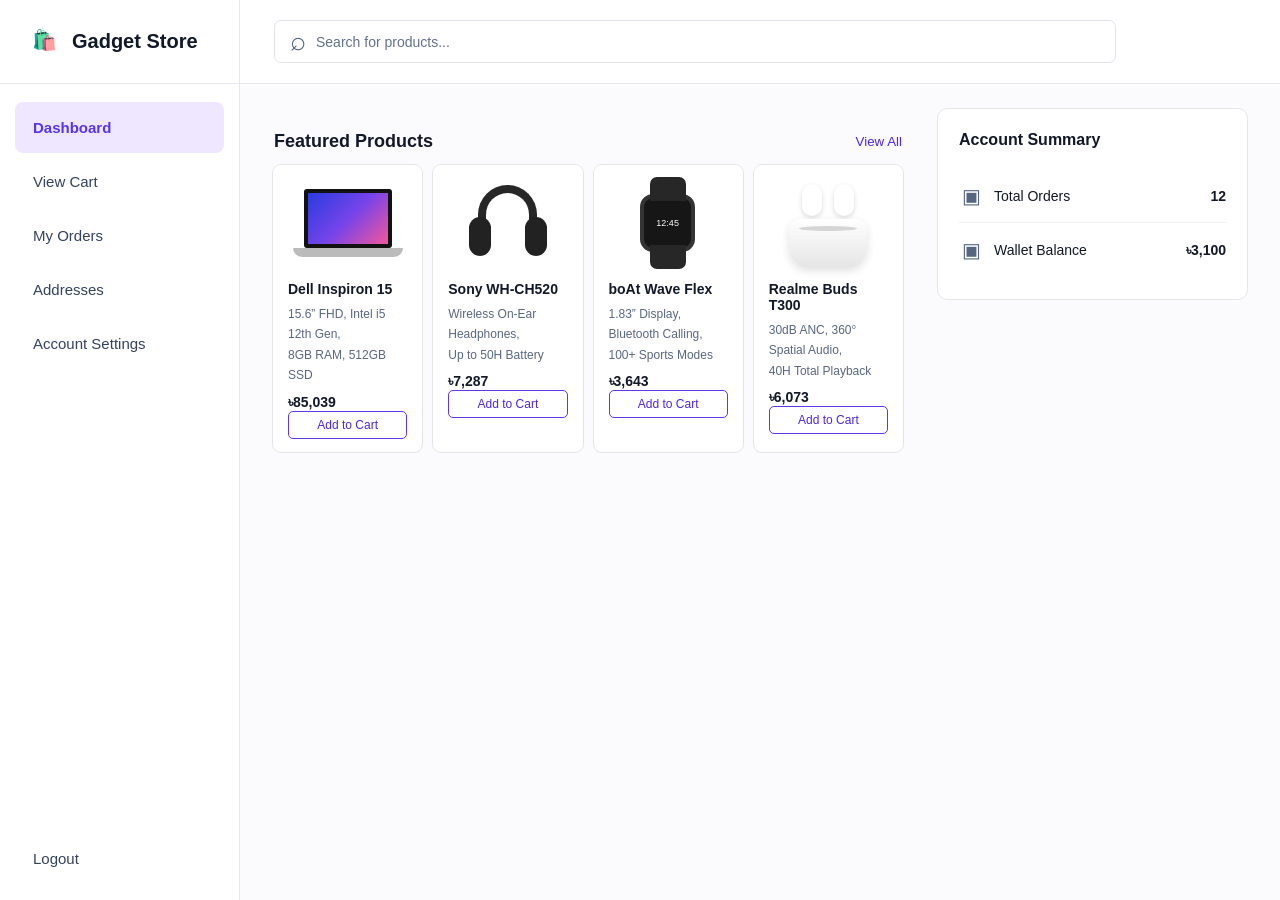
==== index.html @ 1c0c7893 "update" ====
<!DOCTYPE html>
<html>
<head>
<title>Gadget Store</title>
<link rel="stylesheet" href="style.css">
<script src="script.js"></script>
</head>
<body>

<div class="app">

<div class="sidebar" id="sidebar">
<div class="logo-area">
<div class="logo-icon">🛍️</div>
<label>Gadget Store</label>
</div>

<div class="sidebar-nav">
<a href="dashboard.html" class="nav-item active"><label>Dashboard</label></a>
<a href="viewCart.php" class="nav-item"><label>View Cart</label></a>
<a href="myOrders.php" class="nav-item"><label>My Orders</label></a>
<a href="addresses.php" class="nav-item"><label>Addresses</label></a>
<a href="accountSettings.php" class="nav-item"><label>Account Settings</label></a>
</div>

<a href="logout.php" class="nav-item logout"><label>Logout</label></a>
</div>

<div class="main-area">

<div class="topbar">
<div class="search-box">
<label class="search-icon">⌕</label>
<input type="text" placeholder="Search for products..." id="searchInput">
</div>
</div>

<div class="content">

<div class="main-column">
<div class="section-header">
<h2>Featured Products</h2>
<button class="view-all">View All</button>
</div>

<div class="products-grid" id="productsGrid">

<div class="product-card">
<div class="product-image laptop-product">
<div class="mini-laptop">
<div class="mini-screen"></div>
<div class="mini-base"></div>
</div>
</div>
<div class="product-info">
<h3>Dell Inspiron 15</h3>
<p>15.6” FHD, Intel i5 12th Gen,<br>8GB RAM, 512GB SSD</p>
<b>৳85,039</b>
<button class="add-cart" data-product="Dell Inspiron 15">Add to Cart</button>
</div>
</div>

<div class="product-card">
<div class="product-image">
<div class="headphone">
<div class="headband"></div>
<div class="ear left"></div>
<div class="ear right"></div>
</div>
</div>
<div class="product-info">
<h3>Sony WH-CH520</h3>
<p>Wireless On-Ear Headphones,<br>Up to 50H Battery</p>
<b>৳7,287</b>
<button class="add-cart" data-product="Sony WH-CH520">Add to Cart</button>
</div>
</div>

<div class="product-card">
<div class="product-image">
<div class="smartwatch">
<div class="watch-screen">12:45</div>
<div class="watch-strap top"></div>
<div class="watch-strap bottom"></div>
</div>
</div>
<div class="product-info">
<h3>boAt Wave Flex</h3>
<p>1.83” Display, Bluetooth Calling,<br>100+ Sports Modes</p>
<b>৳3,643</b>
<button class="add-cart" data-product="boAt Wave Flex">Add to Cart</button>
</div>
</div>

<div class="product-card">
<div class="product-image">
<div class="earbuds">
<div class="bud bud-left"></div>
<div class="bud bud-right"></div>
<div class="case">
<div class="case-inner"></div>
</div>
</div>
</div>
<div class="product-info">
<h3>Realme Buds T300</h3>
<p>30dB ANC, 360° Spatial Audio,<br>40H Total Playback</p>
<b>৳6,073</b>
<button class="add-cart" data-product="Realme Buds T300">Add to Cart</button>
</div>
</div>

</div>
</div>

<div class="right-column">
<div class="right-card">
<h2>Account Summary</h2>
<div class="summary-item">
<label class="summary-icon">▣</label>
<label>Total Orders</label>
<b>12</b>
</div>
<div class="summary-item">
<label class="summary-icon">▣</label>
<label>Wallet Balance</label>
<b>৳3,100</b>
</div>
</div>
</div>

</div>
</div>
</div>

</body>
</html>
---- style.css ----
* {
    margin: 0;
    padding: 0;
    box-sizing: border-box;
}

body {
    font-family: Arial, sans-serif;
    color: #111827;
    background: #fbfbfd;
    font-size: 14px;
}

.app {
    min-height: 100vh;
    display: flex;
}

.sidebar {
    width: 240px;
    min-width: 240px;
    background: white;
    border-right: 1px solid #e6e8ef;
    position: fixed;
    top: 0;
    bottom: 0;
    left: 0;
    display: flex;
    flex-direction: column;
}

.logo-area {
    height: 84px;
    display: flex;
    align-items: center;
    padding: 0 32px;
    border-bottom: 1px solid #e6e8ef;
    font-size: 20px;
    font-weight: bold;
}

.logo-icon {
    width: 27px;
    height: 27px;
    margin-right: 13px;
}

.sidebar-nav {
    padding: 18px 15px;
}

.nav-item {
    height: 51px;
    display: flex;
    align-items: center;
    padding: 0 18px;
    margin-bottom: 3px;
    color: #34425e;
    text-decoration: none;
    border-radius: 8px;
    font-size: 15px;
}

.nav-item:hover {
    background: #f7f4ff;
    color: #5934e8;
}

.nav-item.active {
    background: #eee7ff;
    color: #5934e8;
    font-weight: bold;
}

.logout {
    margin-top: auto;
    margin-left: 15px;
    margin-right: 15px;
    margin-bottom: 16px;
}

.main-area {
    width: calc(100% - 240px);
    margin-left: 240px;
    min-height: 100vh;
}

.topbar {
    height: 84px;
    background: white;
    border-bottom: 1px solid #e6e8ef;
    display: flex;
    align-items: center;
    padding: 0 34px;
    gap: 30px;
}

.search-box {
    height: 43px;
    max-width: 842px;
    flex: 1;
    border: 1px solid #e0e3eb;
    border-radius: 7px;
    display: flex;
    align-items: center;
    padding: 0 15px;
    background: white;
}

.search-icon {
    font-size: 27px;
    color: #53627c;
    margin-right: 10px;
}

.search-box input {
    width: 100%;
    border: none;
    outline: none;
    font-size: 14px;
}

.search-box input::placeholder {
    color: #64718a;
}

.content {
    display: grid;
    grid-template-columns: 1fr 311px;
    gap: 33px;
    padding: 24px 32px 40px;
}

.section-header {
    display: flex;
    justify-content: space-between;
    align-items: center;
    margin: 23px 2px 12px;
}

.section-header h2 {
    font-size: 18px;
}

.view-all {
    border: none;
    background: none;
    color: #5124e6;
    cursor: pointer;
    font-weight: 500;
}

.products-grid {
    display: grid;
    grid-template-columns: repeat(4, 1fr);
    gap: 9px;
}

.product-card {
    background: white;
    border: 1px solid #e3e5eb;
    border-radius: 9px;
    overflow: hidden;
}

.product-card:hover {
    transform: translateY(-2px);
    box-shadow: 0 8px 25px rgba(40,30,90,.08);
}

.product-image {
    height: 116px;
    display: flex;
    align-items: center;
    justify-content: center;
    background: white;
}

.mini-laptop {
    width: 110px;
}

.mini-screen {
    width: 88px;
    height: 59px;
    margin: auto;
    border: 4px solid #111;
    border-radius: 3px;
    background: linear-gradient(135deg,#293be0,#7544e9,#f1579b);
}

.mini-base {
    height: 9px;
    background: #bbb;
    border-radius: 0 0 9px 9px;
}

.headphone {
    width: 82px;
    height: 92px;
    position: relative;
}

.headband {
    width: 59px;
    height: 58px;
    position: absolute;
    left: 11px;
    top: 8px;
    border: 8px solid #272727;
    border-bottom: 0;
    border-radius: 50px 50px 0 0;
}

.ear {
    width: 22px;
    height: 39px;
    position: absolute;
    bottom: 13px;
    background: #222;
    border-radius: 12px;
}

.ear.left {
    left: 2px;
}

.ear.right {
    right: 2px;
}

.smartwatch {
    width: 70px;
    height: 92px;
    position: relative;
}

.watch-strap {
    width: 36px;
    height: 24px;
    position: absolute;
    left: 17px;
    background: #272727;
}

.watch-strap.top {
    top: 0;
    border-radius: 7px 7px 0 0;
}

.watch-strap.bottom {
    bottom: 0;
    border-radius: 0 0 7px 7px;
}

.watch-screen {
    width: 55px;
    height: 58px;
    position: absolute;
    top: 17px;
    left: 7px;
    background: #161616;
    border: 4px solid #343434;
    border-radius: 13px;
    color: white;
    display: flex;
    align-items: center;
    justify-content: center;
    font-size: 9px;
}

.earbuds {
    width: 120px;
    height: 100px;
    position: relative;
}

.case {
    width: 78px;
    height: 49px;
    position: absolute;
    left: 21px;
    bottom: 5px;
    background: linear-gradient(#fff,#e5e5e5);
    border-radius: 13px 13px 20px 20px;
    box-shadow: 0 3px 8px rgba(0,0,0,.12);
}

.case-inner {
    width: 58px;
    height: 5px;
    margin: 7px auto;
    background: #d5d5d5;
    border-radius: 50%;
}

.bud {
    width: 20px;
    height: 32px;
    position: absolute;
    top: 11px;
    background: white;
    border-radius: 12px;
    box-shadow: 0 2px 5px rgba(0,0,0,.15);
}

.bud-left {
    left: 34px;
}

.bud-right {
    right: 34px;
}

.product-info {
    padding: 0 15px 13px;
}

.product-info h3 {
    font-size: 14px;
    margin-bottom: 7px;
}

.product-info p {
    font-size: 12px;
    line-height: 1.7;
    color: #596780;
    min-height: 42px;
    margin-bottom: 8px;
}

.product-info strong {
    display: block;
    font-size: 15px;
    margin-bottom: 11px;
}

.add-cart {
    width: 100%;
    height: 28px;
    background: white;
    border: 1px solid #6035ed;
    border-radius: 5px;
    color: #4e26dc;
    cursor: pointer;
    font-size: 12px;
    font-weight: 500;
}

.add-cart:hover {
    background: #f4f0ff;
}

.right-column {
    display: flex;
    flex-direction: column;
    gap: 16px;
}

.right-card {
    background: white;
    border: 1px solid #e4e6ec;
    border-radius: 10px;
    padding: 22px 21px;
}

.right-card h2 {
    font-size: 16px;
    margin-bottom: 20px;
}

.summary-item {
    min-height: 54px;
    display: grid;
    grid-template-columns: 25px 1fr auto;
    align-items: center;
    gap: 10px;
    border-bottom: 1px solid #eef0f4;
}

.summary-item:last-child {
    border-bottom: none;
}

.summary-icon {
    color: #566681;
    font-size: 20px;
    text-align: center;
}

.summary-item strong {
    font-size: 13px;
}

.mobile-menu {
    display: none;
    border: none;
    background: none;
    font-size: 23px;
    cursor: pointer;
}

.sidebar-overlay {
    display: none;
}

@media (max-width:1250px) {
    .content {
        grid-template-columns: 1fr 280px;
        gap: 20px;
        padding-left: 22px;
        padding-right: 22px;
    }

    .products-grid {
        grid-template-columns: repeat(2,1fr);
    }
}

@media (max-width:1000px) {
    .right-column {
        display: none;
    }

    .content {
        grid-template-columns: 1fr;
    }
}

@media (max-width:760px) {
    .sidebar {
        transform: translateX(-100%);
    }

    .sidebar.open {
        transform: translateX(0);
    }

    .sidebar-overlay {
        position: fixed;
        top: 0;
        left: 0;
        right: 0;
        bottom: 0;
        background: rgba(0,0,0,.25);
        z-index: 90;
    }

    .sidebar-overlay.show {
        display: block;
    }

    .main-area {
        width: 100%;
        margin-left: 0;
    }

    .topbar {
        height: 70px;
        padding: 0 16px;
        gap: 13px;
    }

    .mobile-menu {
        display: block;
    }

    .search-box {
        height: 40px;
    }

    .content {
        padding: 20px 16px 30px;
    }

    .products-grid {
        grid-template-columns: repeat(2,1fr);
        gap: 10px;
    }
}

@media (max-width:520px) {
    .products-grid {
        grid-template-columns: 1fr;
    }

    .product-image {
        height: 140px;
    }

    .product-info {
        padding: 0 18px 17px;
    }

    .section-header {
        margin-top: 21px;
    }
}
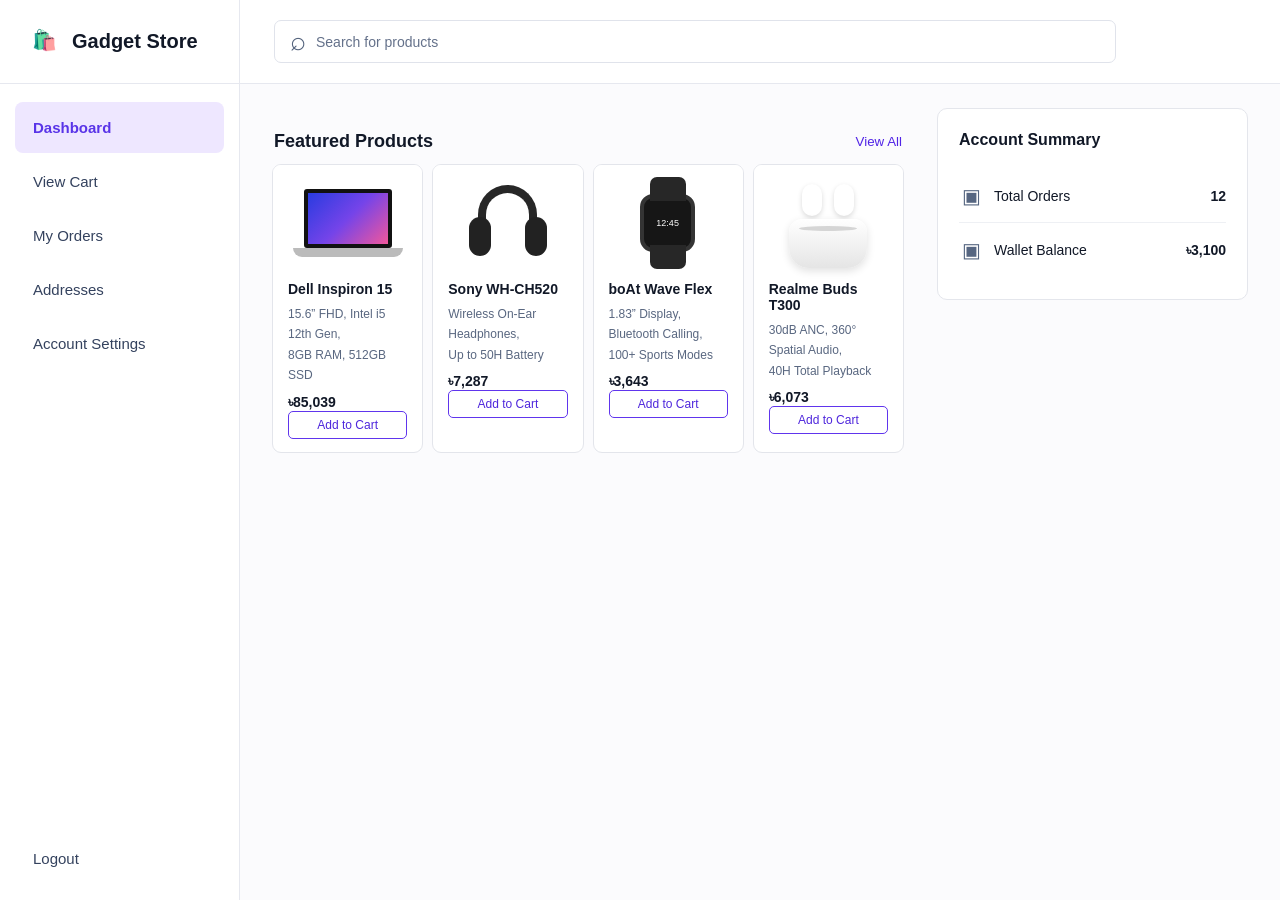
==== commit e289950a: "Updated Code" ====
--- a/index.html
+++ b/index.html
@@ -31,7 +31,7 @@
 <div class="topbar">
 <div class="search-box">
 <label class="search-icon">⌕</label>
-<input type="text" placeholder="Search for products..." id="searchInput">
+<input type="text" placeholder="Search for products" id="searchInput">
 </div>
 </div>
 
